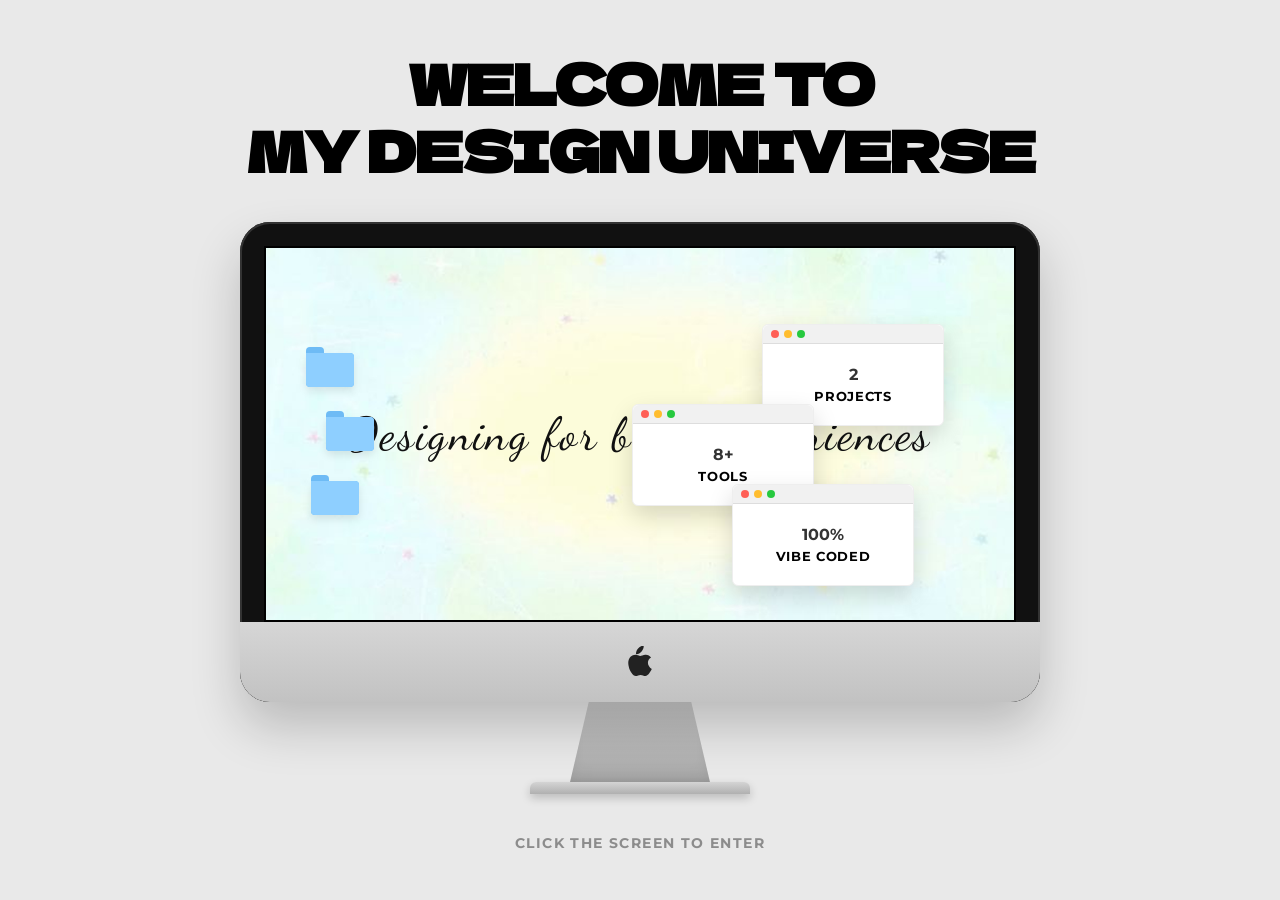
==== first.html @ 0c5ea955 "firstpage" ====
<!DOCTYPE html>
<html lang="ko">

<head>
    <meta charset="UTF-8">
    <meta name="viewport" content="width=device-width, initial-scale=1.0">
    <title>Welcome to My Design Universe</title>
    <meta name="description" content="Welcome page before portfolio">
    <link
        href="https://fonts.googleapis.com/css2?family=Dela+Gothic+One&family=Dancing+Script:wght@500&family=Montserrat:wght@700&display=swap"
        rel="stylesheet">
    <style>
        body {
            margin: 0;
            padding: 0;
            background-color: #e9e9e9;
            /* Light gray background */
            display: flex;
            flex-direction: column;
            align-items: center;
            justify-content: center;
            min-height: 100vh;
            overflow-x: hidden;
            font-family: 'Montserrat', sans-serif;
        }

        /* Title Area */
        .title-section {
            text-align: center;
            margin-bottom: 40px;
        }

        .title-section h1 {
            font-family: 'Dela Gothic One', sans-serif;
            font-size: 56px;
            color: #000000;
            line-height: 1.2;
            margin: 0;
            letter-spacing: -0.02em;
            text-transform: uppercase;
        }

        /* iMac Wrapper (for scaling) */
        .imac-wrapper {
            display: flex;
            flex-direction: column;
            align-items: center;
            transform-origin: top center;
        }

        /* iMac Frame */
        .imac-frame {
            width: 800px;
            height: 480px;
            background: #111111;
            border-radius: 30px;
            padding: 24px 24px 80px 24px;
            /* thick borders and thick bottom chin */
            position: relative;
            box-shadow: 0 25px 50px rgba(0, 0, 0, 0.2), inset 0 0 0 2px #333;
            box-sizing: border-box;
        }

        /* Chin (Silver bottom) */
        .imac-chin {
            position: absolute;
            bottom: 0;
            left: 0;
            width: 100%;
            height: 80px;
            background: linear-gradient(to bottom, #d6d6d6, #c2c2c2);
            border-bottom-left-radius: 30px;
            border-bottom-right-radius: 30px;
            display: flex;
            align-items: center;
            justify-content: center;
        }

        /* Apple Logo */
        .apple-logo {
            width: 28px;
            height: 32px;
            background: url('data:image/svg+xml;utf8,<svg xmlns="http://www.w3.org/2000/svg" viewBox="0 0 384 512"><path fill="%23222" d="M318.7 268.7c-.2-36.7 16.4-64.4 50-84.8-18.8-26.9-47.2-41.7-84.7-44.6-35.5-2.8-74.3 20.7-88.5 20.7-15 0-49.4-19.7-76.4-19.7C63.3 141.2 4 184.8 4 273.5q0 39.3 14.4 81.2c12.8 36.7 59 126.7 107.2 125.2 25.2-.6 43-17.9 75.8-17.9 31.8 0 48.3 17.9 76.4 17.3 48.6-.8 90.4-86.8 102.7-111.4-40.3-24.6-61.9-63-61.8-99.2zm-101.4-180.1c22.7-27.6 37.6-61.3 33.6-96.6-29.3 1.2-66.2 19.8-89.8 47.9-19.9 23.3-37.1 58.7-32.3 92.8 33.2 2.6 66.8-17.2 88.5-44.1z"/></svg>') no-repeat center;
            background-size: contain;
        }

        /* iMac Stand */
        .imac-stand {
            width: 140px;
            height: 90px;
            background: linear-gradient(to bottom, #cccccc, #aaaaaa);
            clip-path: polygon(15% 0%, 85% 0%, 100% 100%, 0% 100%);
            margin-top: -10px;
            /* pull under the chin */
            position: relative;
            z-index: -1;
            box-shadow: inset 0 -5px 15px rgba(0, 0, 0, 0.1);
        }

        .imac-stand-base {
            width: 220px;
            height: 12px;
            background: linear-gradient(to bottom, #d4d4d4, #b0b0b0);
            border-radius: 6px 6px 0 0;
            box-shadow: 0 4px 10px rgba(0, 0, 0, 0.2);
        }

        /* Screen Display */
        .imac-screen {
            width: 100%;
            height: 100%;
            background: url('img/imaccover.png') no-repeat center center;
            background-size: cover;
            position: relative;
            overflow: hidden;
            border: 2px solid #000;
            box-sizing: border-box;
            cursor: pointer;
            /* Click to enter */
            transition: opacity 0.3s;
        }

        .imac-screen:hover {
            opacity: 0.95;
        }

        /* Screen Elements */
        .screen-text {
            position: absolute;
            top: 50%;
            left: 50%;
            transform: translate(-50%, -50%);
            font-family: 'Dancing Script', cursive;
            font-size: 46px;
            color: #111;
            white-space: nowrap;
            letter-spacing: 0.05em;
        }

        /* Folders on Desktop */
        .desktop-folders {
            position: absolute;
            left: 40px;
            top: 50%;
            transform: translateY(-50%);
            display: flex;
            flex-direction: column;
            gap: 30px;
        }

        .folder-icon {
            width: 48px;
            height: 34px;
            background: #6ebbf5;
            border-radius: 4px;
            position: relative;
            box-shadow: 0 4px 8px rgba(0, 0, 0, 0.1);
        }

        .folder-icon::before {
            content: '';
            position: absolute;
            top: -6px;
            left: 0;
            width: 18px;
            height: 10px;
            background: #6ebbf5;
            border-top-left-radius: 4px;
            border-top-right-radius: 4px;
        }

        .folder-icon::after {
            content: '';
            position: absolute;
            top: 0;
            left: 0;
            width: 100%;
            height: 100%;
            background: #8ecfff;
            border-radius: 4px;
            border-top-left-radius: 0;
        }

        /* OS Windows on Desktop */
        .desktop-windows {
            position: absolute;
            right: 80px;
            top: 50%;
            transform: translateY(-50%);
        }

        .os-window {
            width: 180px;
            height: 100px;
            background: #ffffff;
            border-radius: 6px;
            box-shadow: 0 10px 25px rgba(0, 0, 0, 0.15);
            border: 1px solid #eeeeee;
            position: absolute;
            display: flex;
            flex-direction: column;
        }

        /* Positioning the three windows to overlap like the image */
        .window-1 {
            top: -110px;
            right: -10px;
            z-index: 1;
        }

        .window-2 {
            top: -30px;
            right: 120px;
            z-index: 2;
        }

        .window-3 {
            top: 50px;
            right: 20px;
            z-index: 3;
        }

        .os-header {
            height: 18px;
            background: #f1f1f1;
            border-bottom: 1px solid #ddd;
            border-top-left-radius: 6px;
            border-top-right-radius: 6px;
            display: flex;
            align-items: center;
            padding: 0 8px;
            gap: 5px;
        }

        .os-dot {
            width: 8px;
            height: 8px;
            border-radius: 50%;
        }

        .dot-red {
            background: #ff5f56;
        }

        .dot-yel {
            background: #ffbd2e;
        }

        .dot-grn {
            background: #27c93f;
        }

        .os-body {
            flex: 1;
            display: flex;
            flex-direction: column;
            justify-content: center;
            align-items: center;
        }

        .os-num {
            font-size: 16px;
            font-weight: 700;
            color: #333;
            margin-bottom: 4px;
        }

        .os-label {
            font-size: 13px;
            font-weight: 700;
            color: #000;
            letter-spacing: 0.05em;
        }

        /* Enter Hint */
        .enter-hint {
            margin-top: 40px;
            font-size: 14px;
            color: #666;
            letter-spacing: 0.1em;
            text-transform: uppercase;
            font-weight: 700;
            opacity: 0.7;
            animation: pulse 2s infinite;
        }

        @keyframes pulse {
            0% {
                opacity: 0.5;
            }

            50% {
                opacity: 1;
            }

            100% {
                opacity: 0.5;
            }
        }

        /* Responsiveness */
        @media (max-width: 900px) {
            .imac-wrapper {
                transform: scale(0.7);
            }

            .title-section h1 {
                font-size: 42px;
            }
        }

        @media (max-width: 600px) {
            .imac-wrapper {
                transform: scale(0.45);
            }

            .title-section h1 {
                font-size: 32px;
            }
        }
    </style>
</head>

<body>

    <!-- Title -->
    <div class="title-section">
        <h1>WELCOME TO<br>MY DESIGN UNIVERSE</h1>
    </div>

    <!-- iMac Wrapper -->
    <div class="imac-wrapper">
        <div class="imac-frame">
            <!-- iMac Screen Area (Clickable to index.html) -->
            <div class="imac-screen" onclick="window.location.href='index.html'" title="Click to enter">
                <!-- Cursive Text -->
                <div class="screen-text">Designing for better experiences</div>

                <!-- Folders -->
                <div class="desktop-folders">
                    <div class="folder-icon"></div>
                    <div class="folder-icon" style="margin-left: 20px;"></div>
                    <div class="folder-icon" style="margin-left: 5px;"></div>
                </div>

                <!-- OS Windows -->
                <div class="desktop-windows">
                    <div class="os-window window-1">
                        <div class="os-header">
                            <div class="os-dot dot-red"></div>
                            <div class="os-dot dot-yel"></div>
                            <div class="os-dot dot-grn"></div>
                        </div>
                        <div class="os-body">
                            <div class="os-num">2</div>
                            <div class="os-label">PROJECTS</div>
                        </div>
                    </div>
                    <div class="os-window window-2">
                        <div class="os-header">
                            <div class="os-dot dot-red"></div>
                            <div class="os-dot dot-yel"></div>
                            <div class="os-dot dot-grn"></div>
                        </div>
                        <div class="os-body">
                            <div class="os-num">8+</div>
                            <div class="os-label">TOOLS</div>
                        </div>
                    </div>
                    <div class="os-window window-3">
                        <div class="os-header">
                            <div class="os-dot dot-red"></div>
                            <div class="os-dot dot-yel"></div>
                            <div class="os-dot dot-grn"></div>
                        </div>
                        <div class="os-body">
                            <div class="os-num">100%</div>
                            <div class="os-label">VIBE CODED</div>
                        </div>
                    </div>
                </div>
            </div>

            <!-- iMac Chin -->
            <div class="imac-chin">
                <div class="apple-logo"></div>
            </div>
        </div>

        <!-- iMac Stand -->
        <div class="imac-stand"></div>
        <div class="imac-stand-base"></div>
    </div>

    <!-- Enter Instruction -->
    <div class="enter-hint">Click the screen to enter</div>

</body>

</html>
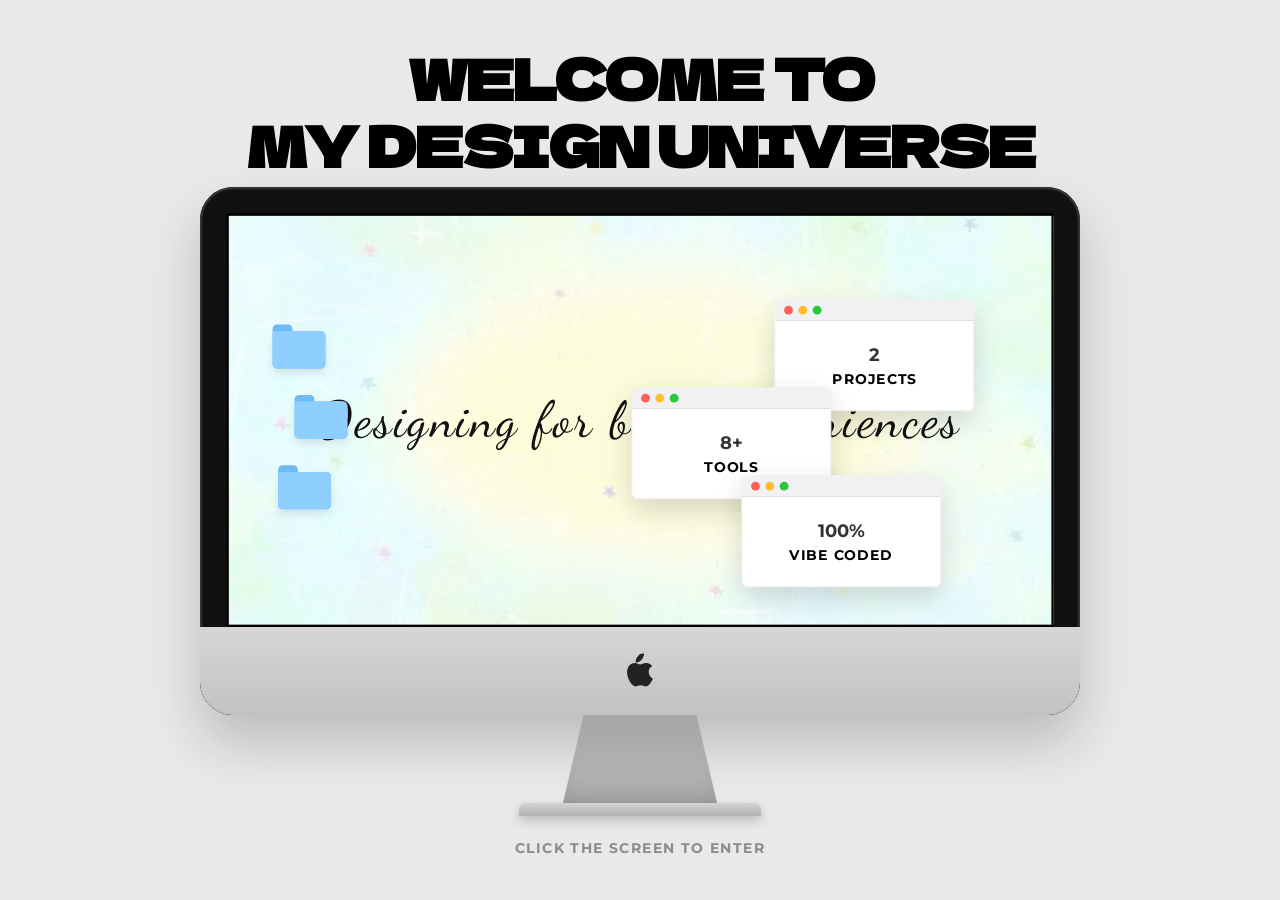
==== commit aab3b259: "수정" ====
--- a/first.html
+++ b/first.html
@@ -27,7 +27,7 @@
         /* Title Area */
         .title-section {
             text-align: center;
-            margin-bottom: 40px;
+            margin-bottom: 10px;
         }
 
         .title-section h1 {
@@ -46,6 +46,7 @@
             flex-direction: column;
             align-items: center;
             transform-origin: top center;
+            transform: scale(1.1);
         }
 
         /* iMac Frame */
@@ -274,7 +275,7 @@
 
         /* Enter Hint */
         .enter-hint {
-            margin-top: 40px;
+            margin-top: 80px;
             font-size: 14px;
             color: #666;
             letter-spacing: 0.1em;
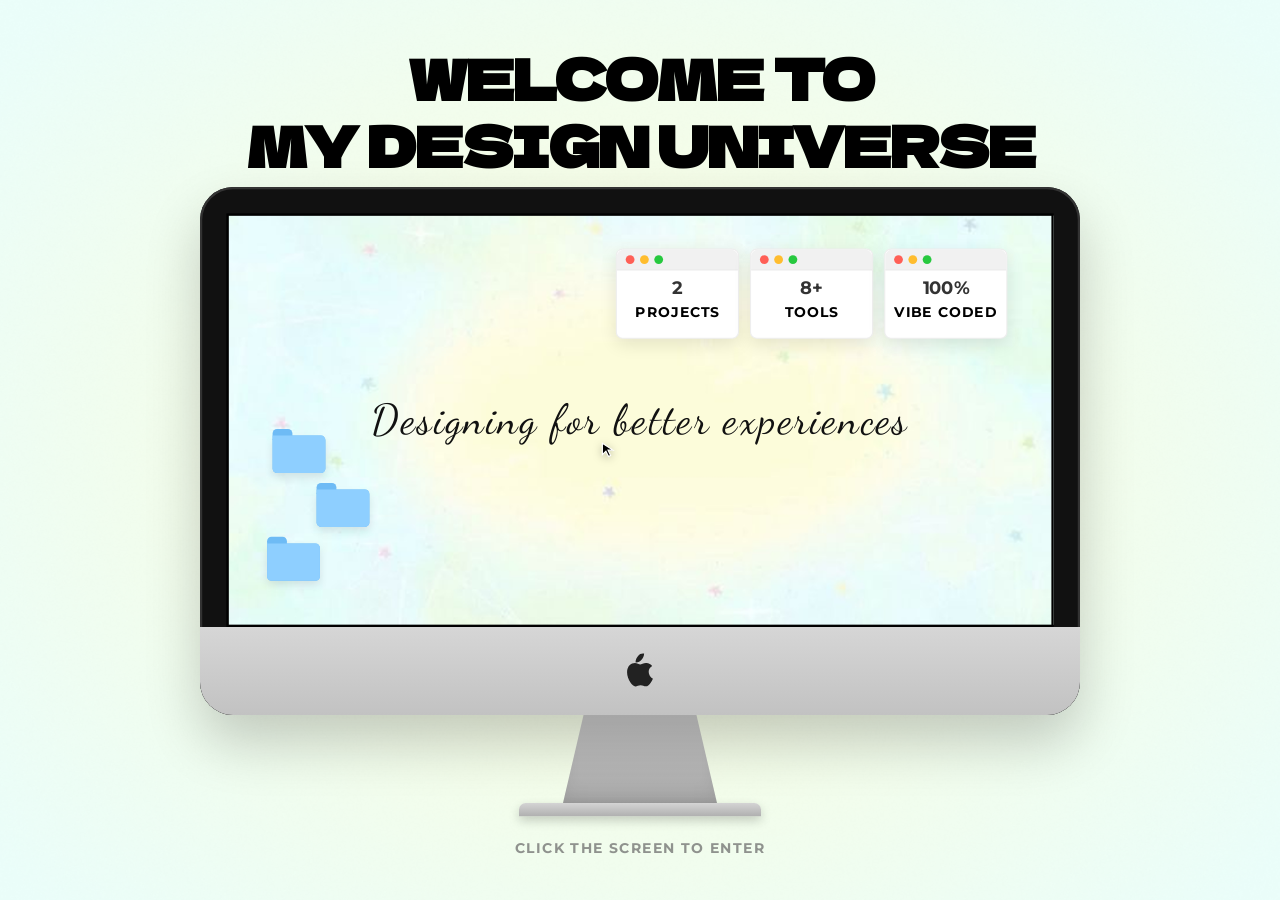
==== commit 5ab81973: "커서 수정" ====
--- a/first.html
+++ b/first.html
@@ -4,325 +4,21 @@
 <head>
     <meta charset="UTF-8">
     <meta name="viewport" content="width=device-width, initial-scale=1.0">
-    <title>Welcome to My Design Universe</title>
+    <title>Portfolio</title>
     <meta name="description" content="Welcome page before portfolio">
     <link
         href="https://fonts.googleapis.com/css2?family=Dela+Gothic+One&family=Dancing+Script:wght@500&family=Montserrat:wght@700&display=swap"
         rel="stylesheet">
-    <style>
-        body {
-            margin: 0;
-            padding: 0;
-            background-color: #e9e9e9;
-            /* Light gray background */
-            display: flex;
-            flex-direction: column;
-            align-items: center;
-            justify-content: center;
-            min-height: 100vh;
-            overflow-x: hidden;
-            font-family: 'Montserrat', sans-serif;
-        }
-
-        /* Title Area */
-        .title-section {
-            text-align: center;
-            margin-bottom: 10px;
-        }
-
-        .title-section h1 {
-            font-family: 'Dela Gothic One', sans-serif;
-            font-size: 56px;
-            color: #000000;
-            line-height: 1.2;
-            margin: 0;
-            letter-spacing: -0.02em;
-            text-transform: uppercase;
-        }
-
-        /* iMac Wrapper (for scaling) */
-        .imac-wrapper {
-            display: flex;
-            flex-direction: column;
-            align-items: center;
-            transform-origin: top center;
-            transform: scale(1.1);
-        }
-
-        /* iMac Frame */
-        .imac-frame {
-            width: 800px;
-            height: 480px;
-            background: #111111;
-            border-radius: 30px;
-            padding: 24px 24px 80px 24px;
-            /* thick borders and thick bottom chin */
-            position: relative;
-            box-shadow: 0 25px 50px rgba(0, 0, 0, 0.2), inset 0 0 0 2px #333;
-            box-sizing: border-box;
-        }
-
-        /* Chin (Silver bottom) */
-        .imac-chin {
-            position: absolute;
-            bottom: 0;
-            left: 0;
-            width: 100%;
-            height: 80px;
-            background: linear-gradient(to bottom, #d6d6d6, #c2c2c2);
-            border-bottom-left-radius: 30px;
-            border-bottom-right-radius: 30px;
-            display: flex;
-            align-items: center;
-            justify-content: center;
-        }
-
-        /* Apple Logo */
-        .apple-logo {
-            width: 28px;
-            height: 32px;
-            background: url('data:image/svg+xml;utf8,<svg xmlns="http://www.w3.org/2000/svg" viewBox="0 0 384 512"><path fill="%23222" d="M318.7 268.7c-.2-36.7 16.4-64.4 50-84.8-18.8-26.9-47.2-41.7-84.7-44.6-35.5-2.8-74.3 20.7-88.5 20.7-15 0-49.4-19.7-76.4-19.7C63.3 141.2 4 184.8 4 273.5q0 39.3 14.4 81.2c12.8 36.7 59 126.7 107.2 125.2 25.2-.6 43-17.9 75.8-17.9 31.8 0 48.3 17.9 76.4 17.3 48.6-.8 90.4-86.8 102.7-111.4-40.3-24.6-61.9-63-61.8-99.2zm-101.4-180.1c22.7-27.6 37.6-61.3 33.6-96.6-29.3 1.2-66.2 19.8-89.8 47.9-19.9 23.3-37.1 58.7-32.3 92.8 33.2 2.6 66.8-17.2 88.5-44.1z"/></svg>') no-repeat center;
-            background-size: contain;
-        }
-
-        /* iMac Stand */
-        .imac-stand {
-            width: 140px;
-            height: 90px;
-            background: linear-gradient(to bottom, #cccccc, #aaaaaa);
-            clip-path: polygon(15% 0%, 85% 0%, 100% 100%, 0% 100%);
-            margin-top: -10px;
-            /* pull under the chin */
-            position: relative;
-            z-index: -1;
-            box-shadow: inset 0 -5px 15px rgba(0, 0, 0, 0.1);
-        }
-
-        .imac-stand-base {
-            width: 220px;
-            height: 12px;
-            background: linear-gradient(to bottom, #d4d4d4, #b0b0b0);
-            border-radius: 6px 6px 0 0;
-            box-shadow: 0 4px 10px rgba(0, 0, 0, 0.2);
-        }
-
-        /* Screen Display */
-        .imac-screen {
-            width: 100%;
-            height: 100%;
-            background: url('img/imaccover.png') no-repeat center center;
-            background-size: cover;
-            position: relative;
-            overflow: hidden;
-            border: 2px solid #000;
-            box-sizing: border-box;
-            cursor: pointer;
-            /* Click to enter */
-            transition: opacity 0.3s;
-        }
-
-        .imac-screen:hover {
-            opacity: 0.95;
-        }
-
-        /* Screen Elements */
-        .screen-text {
-            position: absolute;
-            top: 50%;
-            left: 50%;
-            transform: translate(-50%, -50%);
-            font-family: 'Dancing Script', cursive;
-            font-size: 46px;
-            color: #111;
-            white-space: nowrap;
-            letter-spacing: 0.05em;
-        }
-
-        /* Folders on Desktop */
-        .desktop-folders {
-            position: absolute;
-            left: 40px;
-            top: 50%;
-            transform: translateY(-50%);
-            display: flex;
-            flex-direction: column;
-            gap: 30px;
-        }
-
-        .folder-icon {
-            width: 48px;
-            height: 34px;
-            background: #6ebbf5;
-            border-radius: 4px;
-            position: relative;
-            box-shadow: 0 4px 8px rgba(0, 0, 0, 0.1);
-        }
-
-        .folder-icon::before {
-            content: '';
-            position: absolute;
-            top: -6px;
-            left: 0;
-            width: 18px;
-            height: 10px;
-            background: #6ebbf5;
-            border-top-left-radius: 4px;
-            border-top-right-radius: 4px;
-        }
-
-        .folder-icon::after {
-            content: '';
-            position: absolute;
-            top: 0;
-            left: 0;
-            width: 100%;
-            height: 100%;
-            background: #8ecfff;
-            border-radius: 4px;
-            border-top-left-radius: 0;
-        }
-
-        /* OS Windows on Desktop */
-        .desktop-windows {
-            position: absolute;
-            right: 80px;
-            top: 50%;
-            transform: translateY(-50%);
-        }
-
-        .os-window {
-            width: 180px;
-            height: 100px;
-            background: #ffffff;
-            border-radius: 6px;
-            box-shadow: 0 10px 25px rgba(0, 0, 0, 0.15);
-            border: 1px solid #eeeeee;
-            position: absolute;
-            display: flex;
-            flex-direction: column;
-        }
-
-        /* Positioning the three windows to overlap like the image */
-        .window-1 {
-            top: -110px;
-            right: -10px;
-            z-index: 1;
-        }
-
-        .window-2 {
-            top: -30px;
-            right: 120px;
-            z-index: 2;
-        }
-
-        .window-3 {
-            top: 50px;
-            right: 20px;
-            z-index: 3;
-        }
-
-        .os-header {
-            height: 18px;
-            background: #f1f1f1;
-            border-bottom: 1px solid #ddd;
-            border-top-left-radius: 6px;
-            border-top-right-radius: 6px;
-            display: flex;
-            align-items: center;
-            padding: 0 8px;
-            gap: 5px;
-        }
-
-        .os-dot {
-            width: 8px;
-            height: 8px;
-            border-radius: 50%;
-        }
-
-        .dot-red {
-            background: #ff5f56;
-        }
-
-        .dot-yel {
-            background: #ffbd2e;
-        }
-
-        .dot-grn {
-            background: #27c93f;
-        }
-
-        .os-body {
-            flex: 1;
-            display: flex;
-            flex-direction: column;
-            justify-content: center;
-            align-items: center;
-        }
-
-        .os-num {
-            font-size: 16px;
-            font-weight: 700;
-            color: #333;
-            margin-bottom: 4px;
-        }
-
-        .os-label {
-            font-size: 13px;
-            font-weight: 700;
-            color: #000;
-            letter-spacing: 0.05em;
-        }
-
-        /* Enter Hint */
-        .enter-hint {
-            margin-top: 80px;
-            font-size: 14px;
-            color: #666;
-            letter-spacing: 0.1em;
-            text-transform: uppercase;
-            font-weight: 700;
-            opacity: 0.7;
-            animation: pulse 2s infinite;
-        }
-
-        @keyframes pulse {
-            0% {
-                opacity: 0.5;
-            }
-
-            50% {
-                opacity: 1;
-            }
-
-            100% {
-                opacity: 0.5;
-            }
-        }
-
-        /* Responsiveness */
-        @media (max-width: 900px) {
-            .imac-wrapper {
-                transform: scale(0.7);
-            }
-
-            .title-section h1 {
-                font-size: 42px;
-            }
-        }
-
-        @media (max-width: 600px) {
-            .imac-wrapper {
-                transform: scale(0.45);
-            }
-
-            .title-section h1 {
-                font-size: 32px;
-            }
-        }
-    </style>
-</head>
 
 <body>
+    <!-- Custom Cursor Badge -->
+    <div id="custom-cursor" class="custom-cursor">
+        <svg class="custom-cursor-arrow" width="18" height="18" viewBox="0 0 24 24">
+            <path d="M4.5 3v15.3l4.7-4.7 3.5 7 2.8-1.4-3.5-7h6.6L4.5 3z" fill="#000000" stroke="#ffffff"
+                stroke-width="1.5" />
+        </svg>
+        <span class="custom-cursor-text">Click</span>
+    </div>
 
     <!-- Title -->
     <div class="title-section">
@@ -333,15 +29,16 @@
     <div class="imac-wrapper">
         <div class="imac-frame">
             <!-- iMac Screen Area (Clickable to index.html) -->
-            <div class="imac-screen" onclick="window.location.href='index.html'" title="Click to enter">
+            <div class="imac-screen" onclick="window.location.href='index.html'" title="">
+
                 <!-- Cursive Text -->
                 <div class="screen-text">Designing for better experiences</div>
 
                 <!-- Folders -->
                 <div class="desktop-folders">
-                    <div class="folder-icon"></div>
-                    <div class="folder-icon" style="margin-left: 20px;"></div>
-                    <div class="folder-icon" style="margin-left: 5px;"></div>
+                    <div class="folder-icon f-1"></div>
+                    <div class="folder-icon f-2"></div>
+                    <div class="folder-icon f-3"></div>
                 </div>
 
                 <!-- OS Windows -->
@@ -398,4 +95,569 @@
 
 </body>
 
+<style>
+    * {
+        cursor: none !important;
+    }
+
+    body {
+        margin: 0;
+        padding: 0;
+        background: url('img/Frame.png') no-repeat center center;
+        background-size: cover;
+        display: flex;
+        flex-direction: column;
+        align-items: center;
+        justify-content: center;
+        min-height: 100vh;
+        overflow-x: hidden;
+        font-family: 'Montserrat', sans-serif;
+    }
+
+    /* Title Area */
+    .title-section {
+        text-align: center;
+        margin-bottom: 10px;
+    }
+
+    .title-section h1 {
+        font-family: 'Dela Gothic One', sans-serif;
+        font-size: 56px;
+        color: #000000;
+        line-height: 1.2;
+        margin: 0;
+        letter-spacing: -0.02em;
+        text-transform: uppercase;
+    }
+
+    /* iMac Wrapper (for scaling) */
+    .imac-wrapper {
+        display: flex;
+        flex-direction: column;
+        align-items: center;
+        transform-origin: top center;
+        transform: scale(1.1);
+    }
+
+    /* iMac Frame */
+    .imac-frame {
+        width: 800px;
+        height: 480px;
+        background: #111111;
+        border-radius: 30px;
+        padding: 24px 24px 80px 24px;
+        /* thick borders and thick bottom chin */
+        position: relative;
+        box-shadow: 0 25px 50px rgba(0, 0, 0, 0.2), inset 0 0 0 2px #333;
+        box-sizing: border-box;
+    }
+
+    /* Chin (Silver bottom) */
+    .imac-chin {
+        position: absolute;
+        bottom: 0;
+        left: 0;
+        width: 100%;
+        height: 80px;
+        background: linear-gradient(to bottom, #d6d6d6, #c2c2c2);
+        border-bottom-left-radius: 30px;
+        border-bottom-right-radius: 30px;
+        display: flex;
+        align-items: center;
+        justify-content: center;
+    }
+
+    /* Apple Logo */
+    .apple-logo {
+        width: 28px;
+        height: 32px;
+        background: url('data:image/svg+xml;utf8,<svg xmlns="http://www.w3.org/2000/svg" viewBox="0 0 384 512"><path fill="%23222" d="M318.7 268.7c-.2-36.7 16.4-64.4 50-84.8-18.8-26.9-47.2-41.7-84.7-44.6-35.5-2.8-74.3 20.7-88.5 20.7-15 0-49.4-19.7-76.4-19.7C63.3 141.2 4 184.8 4 273.5q0 39.3 14.4 81.2c12.8 36.7 59 126.7 107.2 125.2 25.2-.6 43-17.9 75.8-17.9 31.8 0 48.3 17.9 76.4 17.3 48.6-.8 90.4-86.8 102.7-111.4-40.3-24.6-61.9-63-61.8-99.2zm-101.4-180.1c22.7-27.6 37.6-61.3 33.6-96.6-29.3 1.2-66.2 19.8-89.8 47.9-19.9 23.3-37.1 58.7-32.3 92.8 33.2 2.6 66.8-17.2 88.5-44.1z"/></svg>') no-repeat center;
+        background-size: contain;
+    }
+
+    /* iMac Stand */
+    .imac-stand {
+        width: 140px;
+        height: 90px;
+        background: linear-gradient(to bottom, #cccccc, #aaaaaa);
+        clip-path: polygon(15% 0%, 85% 0%, 100% 100%, 0% 100%);
+        margin-top: -10px;
+        /* pull under the chin */
+        position: relative;
+        z-index: -1;
+        box-shadow: inset 0 -5px 15px rgba(0, 0, 0, 0.1);
+    }
+
+    .imac-stand-base {
+        width: 220px;
+        height: 12px;
+        background: linear-gradient(to bottom, #d4d4d4, #b0b0b0);
+        border-radius: 6px 6px 0 0;
+        box-shadow: 0 4px 10px rgba(0, 0, 0, 0.2);
+    }
+
+    /* Screen Display */
+    .imac-screen {
+        width: 100%;
+        height: 100%;
+        background: url('img/imaccover.png') no-repeat center center;
+        background-size: cover;
+        position: relative;
+        overflow: hidden;
+        border: 2px solid #000;
+        box-sizing: border-box;
+        cursor: pointer;
+        /* Click to enter */
+        transition: opacity 0.3s;
+    }
+
+    .imac-screen:hover {
+        opacity: 0.95;
+    }
+
+    /* Screen Elements */
+    .screen-text {
+        position: absolute;
+        top: 50%;
+        left: 50%;
+        transform: translate(-50%, -50%);
+        font-family: 'Dancing Script', cursive;
+        font-size: 38px;
+        color: #111;
+        white-space: nowrap;
+        letter-spacing: 0.05em;
+    }
+
+    /* Weather Widget */
+    .weather-widget {
+        position: absolute;
+        top: 20px;
+        left: 20px;
+        width: 130px;
+        height: 130px;
+        background: rgba(255, 255, 255, 0.3);
+        backdrop-filter: blur(12px);
+        border: 1px solid rgba(255, 255, 255, 0.6);
+        border-radius: 18px;
+        padding: 15px;
+        color: #333;
+        font-family: 'Montserrat', sans-serif;
+        box-shadow: 0 8px 20px rgba(0, 0, 0, 0.2);
+        display: flex;
+        flex-direction: column;
+        justify-content: space-between;
+        box-sizing: border-box;
+    }
+
+    .weather-location {
+        font-size: 10px;
+        font-weight: 600;
+    }
+
+    .weather-temp {
+        font-size: 34px;
+        font-weight: 400;
+        margin-top: -15px;
+    }
+
+    .weather-bottom {
+        display: flex;
+        flex-direction: column;
+        gap: 2px;
+    }
+
+    .weather-icon {
+        font-size: 14px;
+    }
+
+    .weather-desc {
+        font-size: 9px;
+        line-height: 1.2;
+    }
+
+    /* Folders on Desktop */
+    .desktop-folders {
+        position: absolute;
+        left: 40px;
+        top: 200px;
+        display: flex;
+        flex-direction: column;
+        gap: 15px;
+    }
+
+    .f-1 {
+        margin-left: 0;
+    }
+
+    .f-2 {
+        margin-left: 40px;
+    }
+
+    .f-3 {
+        margin-left: -5px;
+    }
+
+    .folder-icon {
+        width: 48px;
+        height: 34px;
+        background: #6ebbf5;
+        border-radius: 4px;
+        position: relative;
+        box-shadow: 0 4px 8px rgba(0, 0, 0, 0.1);
+    }
+
+    .folder-icon::before {
+        content: '';
+        position: absolute;
+        top: -6px;
+        left: 0;
+        width: 18px;
+        height: 10px;
+        background: #6ebbf5;
+        border-top-left-radius: 4px;
+        border-top-right-radius: 4px;
+    }
+
+    .folder-icon::after {
+        content: '';
+        position: absolute;
+        top: 0;
+        left: 0;
+        width: 100%;
+        height: 100%;
+        background: #8ecfff;
+        border-radius: 4px;
+        border-top-left-radius: 0;
+    }
+
+    /* OS Windows on Desktop */
+    .desktop-windows {
+        position: absolute;
+        right: 40px;
+        top: 30px;
+        display: flex;
+        flex-direction: row;
+        gap: 10px;
+    }
+
+    .os-window {
+        width: max-content;
+        min-width: 110px;
+        padding-bottom: 10px;
+        height: 70px;
+        background: #ffffff;
+        border-radius: 6px;
+        box-shadow: 0 5px 15px rgba(0, 0, 0, 0.1);
+        border: 1px solid #eeeeee;
+        display: flex;
+        flex-direction: column;
+    }
+
+    .os-header {
+        height: 18px;
+        background: #f1f1f1;
+        border-bottom: 1px solid #ddd;
+        border-top-left-radius: 6px;
+        border-top-right-radius: 6px;
+        display: flex;
+        align-items: center;
+        padding: 0 8px;
+        gap: 5px;
+    }
+
+    .os-dot {
+        width: 8px;
+        height: 8px;
+        border-radius: 50%;
+    }
+
+    .dot-red {
+        background: #ff5f56;
+    }
+
+    .dot-yel {
+        background: #ffbd2e;
+    }
+
+    .dot-grn {
+        background: #27c93f;
+    }
+
+    .os-body {
+        flex: 1;
+        display: flex;
+        flex-direction: column;
+        justify-content: center;
+        align-items: center;
+    }
+
+    .os-num {
+        font-size: 16px;
+        font-weight: 700;
+        color: #333;
+        margin-bottom: 4px;
+    }
+
+    .os-label {
+        font-size: 13px;
+        font-weight: 700;
+        color: #000;
+        letter-spacing: 0.05em;
+    }
+
+    /* Enter Hint */
+    .enter-hint {
+        margin-top: 80px;
+        font-size: 14px;
+        color: #666;
+        letter-spacing: 0.1em;
+        text-transform: uppercase;
+        font-weight: 700;
+        opacity: 0.7;
+        animation: pulse 2s infinite;
+    }
+
+    @keyframes pulse {
+        0% {
+            opacity: 0.5;
+        }
+
+        50% {
+            opacity: 1;
+        }
+
+        100% {
+            opacity: 0.5;
+        }
+    }
+
+    /* Responsiveness */
+    @media (max-width: 900px) {
+        .imac-wrapper {
+            transform: scale(0.7);
+        }
+
+        .title-section h1 {
+            font-size: 42px;
+        }
+    }
+
+    @media (max-width: 600px) {
+        .imac-wrapper {
+            transform: scale(0.45);
+        }
+
+        .title-section h1 {
+            font-size: 32px;
+        }
+    }
+
+    /* Widget Grid */
+    .widget-grid {
+        position: absolute;
+        top: 0;
+        left: 0;
+        right: 0;
+        bottom: 0;
+        padding: 20px;
+        display: grid;
+        grid-template-areas:
+            "apps p1 p2 files"
+            "apps search search files"
+            "tall personal personal quote";
+        grid-template-columns: 1fr 0.8fr 0.8fr 1fr;
+        grid-template-rows: 1fr 0.8fr 1fr;
+        gap: 15px;
+        z-index: 0;
+        box-sizing: border-box;
+        pointer-events: none;
+        /* Let folders be clickable */
+    }
+
+    .widget {
+        background: rgba(255, 255, 255, 0.4);
+        backdrop-filter: blur(12px);
+        border: 1px solid rgba(255, 255, 255, 0.6);
+        border-radius: 16px;
+        box-shadow: 0 4px 15px rgba(0, 0, 0, 0.05);
+        display: flex;
+        justify-content: center;
+        align-items: center;
+        color: #444;
+        font-size: 14px;
+        font-weight: 700;
+        overflow: hidden;
+        position: relative;
+    }
+
+    .w-apps {
+        grid-area: apps;
+        align-items: flex-start;
+        padding-top: 15px;
+    }
+
+    .w-files {
+        grid-area: files;
+        align-items: flex-start;
+        padding-top: 15px;
+    }
+
+    .w-personal {
+        grid-area: personal;
+        align-items: flex-start;
+        padding-top: 15px;
+    }
+
+    .photo-widget {
+        background: linear-gradient(135deg, rgba(200, 220, 200, 0.6), rgba(150, 180, 150, 0.6));
+    }
+
+    .w-p1 {
+        grid-area: p1;
+        background: url('https://images.unsplash.com/photo-1416879598555-221afebdbdb6?w=400&q=80') center/cover;
+        border: none;
+    }
+
+    .w-p2 {
+        grid-area: p2;
+        background: url('https://images.unsplash.com/photo-1600040523091-628d6174bb04?w=400&q=80') center/cover;
+        border: none;
+    }
+
+    .w-tall {
+        grid-area: tall;
+        background: url('https://images.unsplash.com/photo-1519681393784-d120267933ba?w=400&q=80') center/cover;
+        border: none;
+    }
+
+    .w-search {
+        grid-area: search;
+        background: rgba(250, 248, 245, 0.95);
+        display: flex;
+        flex-direction: row;
+        justify-content: space-between;
+        align-items: center;
+        padding: 15px 25px;
+        border-radius: 20px;
+    }
+
+    .search-content {
+        display: flex;
+        flex-direction: column;
+        gap: 8px;
+    }
+
+    .search-title {
+        font-size: 13px;
+        font-weight: 700;
+        color: #555;
+    }
+
+    .color-dots {
+        display: flex;
+        gap: 8px;
+    }
+
+    .color-dots span {
+        width: 14px;
+        height: 14px;
+        border-radius: 50%;
+        display: inline-block;
+    }
+
+    .search-icon-circle {
+        width: 32px;
+        height: 32px;
+        border-radius: 50%;
+        background: #a47e62;
+        display: flex;
+        justify-content: center;
+        align-items: center;
+    }
+
+    .w-quote {
+        grid-area: quote;
+        font-size: 11px;
+        font-weight: 500;
+        text-align: center;
+        padding: 15px;
+        font-style: italic;
+        color: #333;
+        line-height: 1.4;
+    }
+
+    /* --- Custom Cursor Badge --- */
+    .custom-cursor {
+        position: fixed;
+        pointer-events: none;
+        z-index: 1000000;
+        display: flex;
+        align-items: center;
+        gap: 6px;
+        opacity: 0;
+        transform: scale(0.6);
+        transform-origin: top left;
+        transition: opacity 0.25s cubic-bezier(0.25, 0.8, 0.25, 1), transform 0.25s cubic-bezier(0.25, 0.8, 0.25, 1);
+        margin-top: -1px;
+        margin-left: -1px;
+    }
+
+    .custom-cursor.active {
+        opacity: 1;
+        transform: scale(1);
+    }
+
+    .custom-cursor-arrow {
+        filter: drop-shadow(0 2px 4px rgba(0, 0, 0, 0.25));
+        display: block;
+    }
+
+    .custom-cursor-text {
+        background-color: #ffffff;
+        color: #000000;
+        font-family: 'Montserrat', sans-serif;
+        font-size: 11px;
+        font-weight: 700;
+        letter-spacing: 0.05em;
+        padding: 4px 10px 3px 10px;
+        border-radius: 20px;
+        box-shadow: 0 4px 12px rgba(0, 0, 0, 0.25);
+        text-transform: uppercase;
+        display: inline-block;
+        line-height: 1;
+        opacity: 0;
+        transform: scale(0.8);
+        transition: opacity 0.2s cubic-bezier(0.25, 0.8, 0.25, 1), transform 0.2s cubic-bezier(0.25, 0.8, 0.25, 1);
+    }
+
+    .custom-cursor.show-text .custom-cursor-text {
+        opacity: 1;
+        transform: scale(1);
+    }
+</style>
+
+<script>
+    document.addEventListener("DOMContentLoaded", () => {
+        const cursor = document.getElementById("custom-cursor");
+        const imacScreen = document.querySelector(".imac-screen");
+
+        document.addEventListener("mousemove", (e) => {
+            window.requestAnimationFrame(() => {
+                cursor.style.left = `${e.clientX}px`;
+                cursor.style.top = `${e.clientY}px`;
+            });
+        });
+
+        document.addEventListener("mouseenter", () => cursor.classList.add("active"));
+        document.addEventListener("mouseleave", () => cursor.classList.remove("active"));
+
+        if (imacScreen) {
+            imacScreen.addEventListener("mouseenter", () => cursor.classList.add("show-text"));
+            imacScreen.addEventListener("mouseleave", () => cursor.classList.remove("show-text"));
+        }
+
+        cursor.classList.add("active");
+    });
+</script>
+
 </html>
